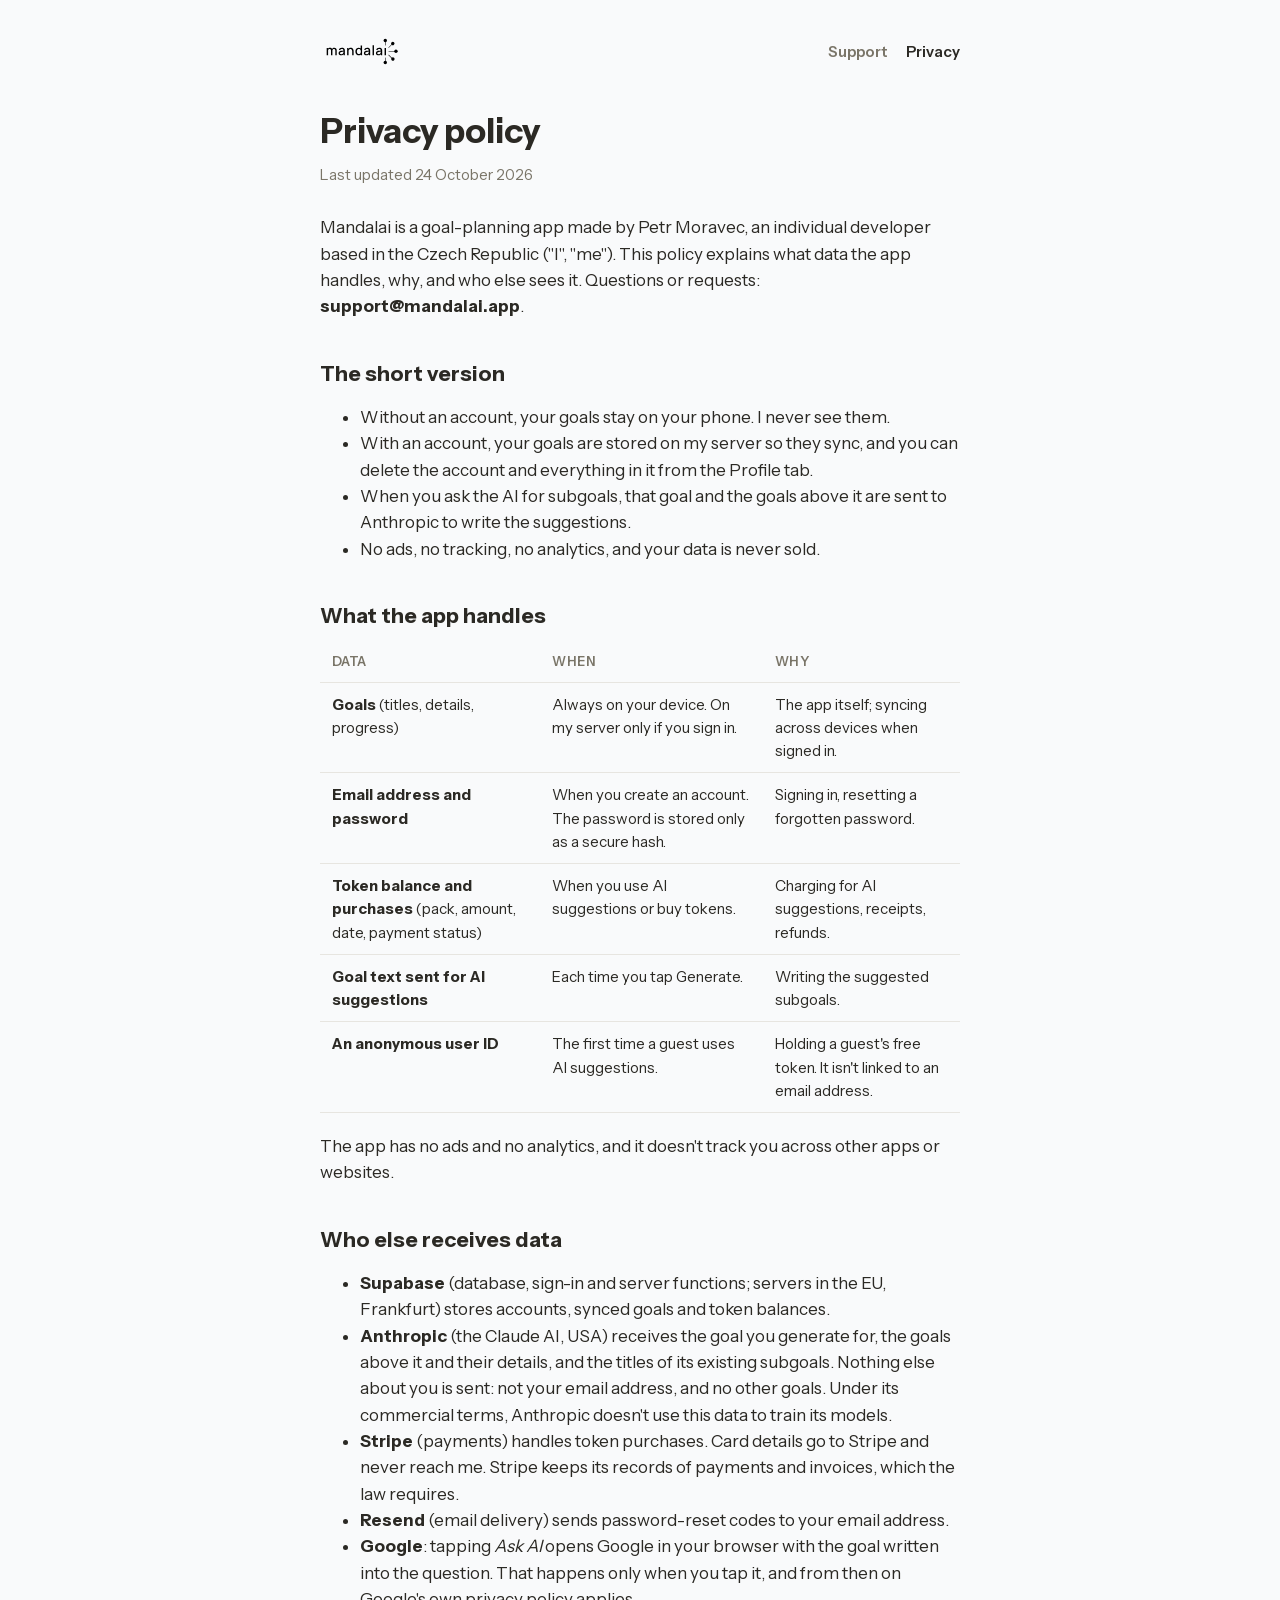
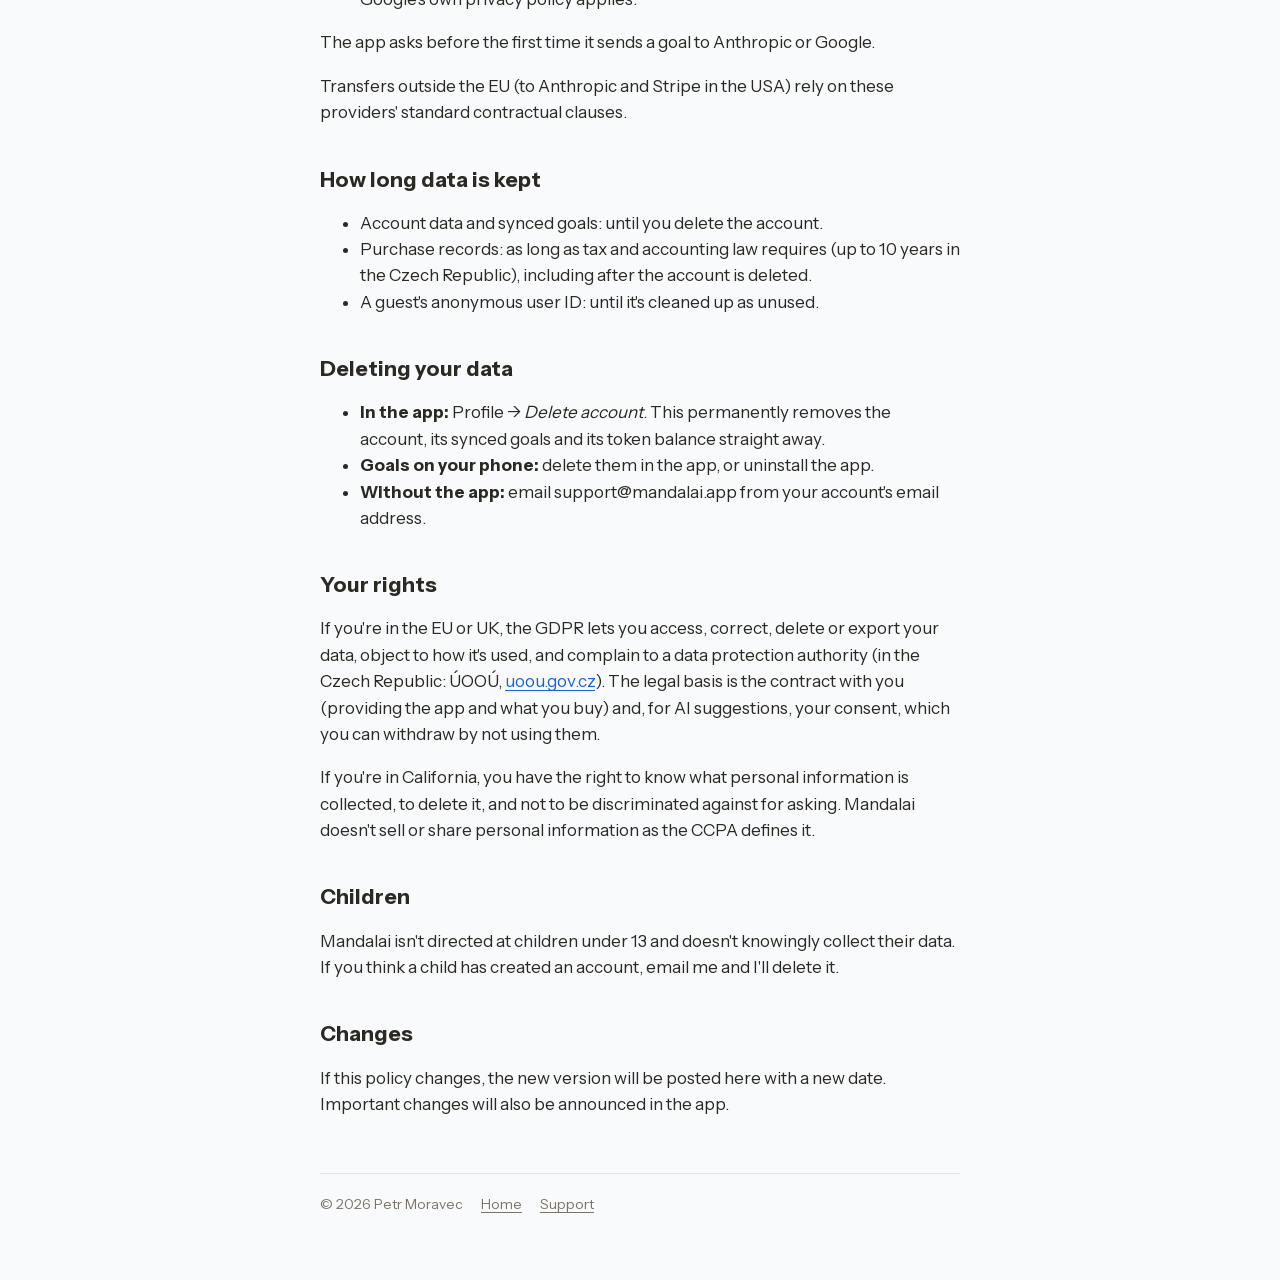
==== privacy/index.html @ 3573f6bd "mandalai.app: home, support and privacy policy Co-Authored-By: Claude Opus 5.5 <noreply@anthropic.co" ====
<!doctype html>
<html lang="en">
<head>
<meta charset="utf-8">
<meta name="viewport" content="width=device-width, initial-scale=1, viewport-fit=cover">
<title>Mandalai Privacy Policy</title>
<meta name="description" content="What data Mandalai handles, why, and who else sees it.">
<link rel="icon" href="/favicon.png">
<link rel="stylesheet" href="/style.css">
</head>
<body>
<div class="wrap">
  <header class="top">
    <a class="logo" href="/" aria-label="Mandalai home"><img src="/logo.svg" alt="mandalai"></a>
    <nav><a href="/support/">Support</a><a href="/privacy/" aria-current="page">Privacy</a></nav>
  </header>

  <main>
    <h1>Privacy policy</h1>
    <p class="meta">Last updated 24 October 2026</p>

    <p>Mandalai is a goal-planning app made by Petr Moravec, an individual developer based in the Czech Republic ("I", "me"). This policy explains what data the app handles, why, and who else sees it. Questions or requests: <strong>support@mandalai.app</strong>.</p>

    <h2>The short version</h2>
    <ul>
      <li>Without an account, your goals stay on your phone. I never see them.</li>
      <li>With an account, your goals are stored on my server so they sync, and you can delete the account and everything in it from the Profile tab.</li>
      <li>When you ask the AI for subgoals, that goal and the goals above it are sent to Anthropic to write the suggestions.</li>
      <li>No ads, no tracking, no analytics, and your data is never sold.</li>
    </ul>

    <h2>What the app handles</h2>
    <div class="table-scroll">
      <table>
        <thead><tr><th>Data</th><th>When</th><th>Why</th></tr></thead>
        <tbody>
          <tr><td><strong>Goals</strong> (titles, details, progress)</td><td>Always on your device. On my server only if you sign in.</td><td>The app itself; syncing across devices when signed in.</td></tr>
          <tr><td><strong>Email address and password</strong></td><td>When you create an account. The password is stored only as a secure hash.</td><td>Signing in, resetting a forgotten password.</td></tr>
          <tr><td><strong>Token balance and purchases</strong> (pack, amount, date, payment status)</td><td>When you use AI suggestions or buy tokens.</td><td>Charging for AI suggestions, receipts, refunds.</td></tr>
          <tr><td><strong>Goal text sent for AI suggestions</strong></td><td>Each time you tap Generate.</td><td>Writing the suggested subgoals.</td></tr>
          <tr><td><strong>An anonymous user ID</strong></td><td>The first time a guest uses AI suggestions.</td><td>Holding a guest's free token. It isn't linked to an email address.</td></tr>
        </tbody>
      </table>
    </div>
    <p>The app has no ads and no analytics, and it doesn't track you across other apps or websites.</p>

    <h2>Who else receives data</h2>
    <ul>
      <li><strong>Supabase</strong> (database, sign-in and server functions; servers in the EU, Frankfurt) stores accounts, synced goals and token balances.</li>
      <li><strong>Anthropic</strong> (the Claude AI, USA) receives the goal you generate for, the goals above it and their details, and the titles of its existing subgoals. Nothing else about you is sent: not your email address, and no other goals. Under its commercial terms, Anthropic doesn't use this data to train its models.</li>
      <li><strong>Stripe</strong> (payments) handles token purchases. Card details go to Stripe and never reach me. Stripe keeps its records of payments and invoices, which the law requires.</li>
      <li><strong>Resend</strong> (email delivery) sends password-reset codes to your email address.</li>
      <li><strong>Google</strong>: tapping <em>Ask AI</em> opens Google in your browser with the goal written into the question. That happens only when you tap it, and from then on Google's own privacy policy applies.</li>
    </ul>
    <p>The app asks before the first time it sends a goal to Anthropic or Google.</p>
    <p>Transfers outside the EU (to Anthropic and Stripe in the USA) rely on these providers' standard contractual clauses.</p>

    <h2>How long data is kept</h2>
    <ul>
      <li>Account data and synced goals: until you delete the account.</li>
      <li>Purchase records: as long as tax and accounting law requires (up to 10 years in the Czech Republic), including after the account is deleted.</li>
      <li>A guest's anonymous user ID: until it's cleaned up as unused.</li>
    </ul>

    <h2>Deleting your data</h2>
    <ul>
      <li><strong>In the app:</strong> Profile → <em>Delete account</em>. This permanently removes the account, its synced goals and its token balance straight away.</li>
      <li><strong>Goals on your phone:</strong> delete them in the app, or uninstall the app.</li>
      <li><strong>Without the app:</strong> email support@mandalai.app from your account's email address.</li>
    </ul>

    <h2>Your rights</h2>
    <p>If you're in the EU or UK, the GDPR lets you access, correct, delete or export your data, object to how it's used, and complain to a data protection authority (in the Czech Republic: ÚOOÚ, <a href="https://uoou.gov.cz">uoou.gov.cz</a>). The legal basis is the contract with you (providing the app and what you buy) and, for AI suggestions, your consent, which you can withdraw by not using them.</p>
    <p>If you're in California, you have the right to know what personal information is collected, to delete it, and not to be discriminated against for asking. Mandalai doesn't sell or share personal information as the CCPA defines it.</p>

    <h2>Children</h2>
    <p>Mandalai isn't directed at children under 13 and doesn't knowingly collect their data. If you think a child has created an account, email me and I'll delete it.</p>

    <h2>Changes</h2>
    <p>If this policy changes, the new version will be posted here with a new date. Important changes will also be announced in the app.</p>
  </main>

  <footer>
    <span>© 2026 Petr Moravec</span>
    <a href="/">Home</a>
    <a href="/support/">Support</a>
  </footer>
</div>
</body>
</html>
---- style.css ----
/* Mandalai site: one narrow column in the app's own colours and typeface. */
@font-face { font-family: "Instrument Sans"; src: url("/fonts/InstrumentSans-Regular.ttf") format("truetype"); font-weight: 400; font-display: swap; }
@font-face { font-family: "Instrument Sans"; src: url("/fonts/InstrumentSans-SemiBold.ttf") format("truetype"); font-weight: 600; font-display: swap; }
@font-face { font-family: "Instrument Sans"; src: url("/fonts/InstrumentSans-Bold.ttf") format("truetype"); font-weight: 700; font-display: swap; }

:root {
  --bg: #F9FAFB;
  --surface: #FFFFFF;
  --ink: #2B2924;
  --muted: #7A7568;
  --line: #E7E5E0;
  --brand: #3E84F4;
  --brand-deep: #1B62D8;
  --brand-soft: #E4EEFE;
  color-scheme: light;
}
@media (prefers-color-scheme: dark) {
  :root {
    --bg: #15171B; --surface: #1D2026; --ink: #ECEAE5; --muted: #A9A498;
    --line: #2E3138; --brand: #67A3FB; --brand-deep: #A8C8FC; --brand-soft: #1E2A40;
    color-scheme: dark;
  }
}

* { box-sizing: border-box; }
html { -webkit-text-size-adjust: 100%; }
body {
  margin: 0; background: var(--bg); color: var(--ink);
  font: 17px/1.55 "Instrument Sans", system-ui, -apple-system, "Segoe UI", sans-serif;
}
.wrap {
  max-width: 680px; margin: 0 auto;
  padding: 32px max(20px, env(safe-area-inset-right)) 64px max(20px, env(safe-area-inset-left));
}
a { color: var(--brand-deep); text-underline-offset: 3px; }
a:focus-visible { outline: 3px solid var(--brand); outline-offset: 2px; border-radius: 4px; }

.top { display: flex; align-items: center; justify-content: space-between; gap: 16px; margin-bottom: 40px; }
.top .logo { display: block; color: var(--ink); }
.top .logo img, .top .logo svg { height: 40px; width: auto; display: block; }
.top nav { display: flex; gap: 18px; font-weight: 600; font-size: 15px; }
.top nav a { color: var(--muted); text-decoration: none; }
.top nav a[aria-current="page"], .top nav a:hover { color: var(--ink); }

h1 { font-size: 34px; line-height: 1.15; margin: 0 0 12px; font-weight: 700; text-wrap: balance; }
h2 { font-size: 21px; line-height: 1.3; margin: 40px 0 10px; font-weight: 700; text-wrap: balance; }
h3 { font-size: 17px; margin: 24px 0 6px; font-weight: 600; }
p, li { max-width: 62ch; }
.meta { color: var(--muted); font-size: 15px; margin: 0 0 28px; }
.lede { font-size: 19px; color: var(--muted); margin: 0 0 28px; }

.card { background: var(--surface); border: 1px solid var(--line); border-radius: 18px; padding: 20px 22px; margin: 20px 0; }
.card p { margin: 0 0 6px; }
.card p:last-child { margin-bottom: 0; }
.email { font-weight: 600; font-size: 19px; user-select: all; }

.table-scroll { overflow-x: auto; margin: 12px 0 20px; }
table { border-collapse: collapse; width: 100%; min-width: 520px; font-size: 15px; }
th, td { text-align: left; vertical-align: top; padding: 10px 12px; border-bottom: 1px solid var(--line); }
th { font-weight: 600; color: var(--muted); font-size: 13px; letter-spacing: .03em; text-transform: uppercase; }

.hero { display: flex; flex-direction: column; align-items: flex-start; gap: 16px; padding: 24px 0 8px; }
.hero .icon { width: 96px; height: 96px; border-radius: 22px; box-shadow: 0 8px 24px rgba(30, 60, 120, .14); }
.pill { display: inline-block; background: var(--brand-soft); color: var(--brand-deep); font-weight: 600; font-size: 14px; border-radius: 99px; padding: 6px 14px; }

footer { margin-top: 56px; padding-top: 20px; border-top: 1px solid var(--line); color: var(--muted); font-size: 14px; display: flex; flex-wrap: wrap; gap: 8px 18px; }
footer a { color: var(--muted); }
@media (prefers-color-scheme: dark) { .top .logo img { filter: invert(1) brightness(.92); } }
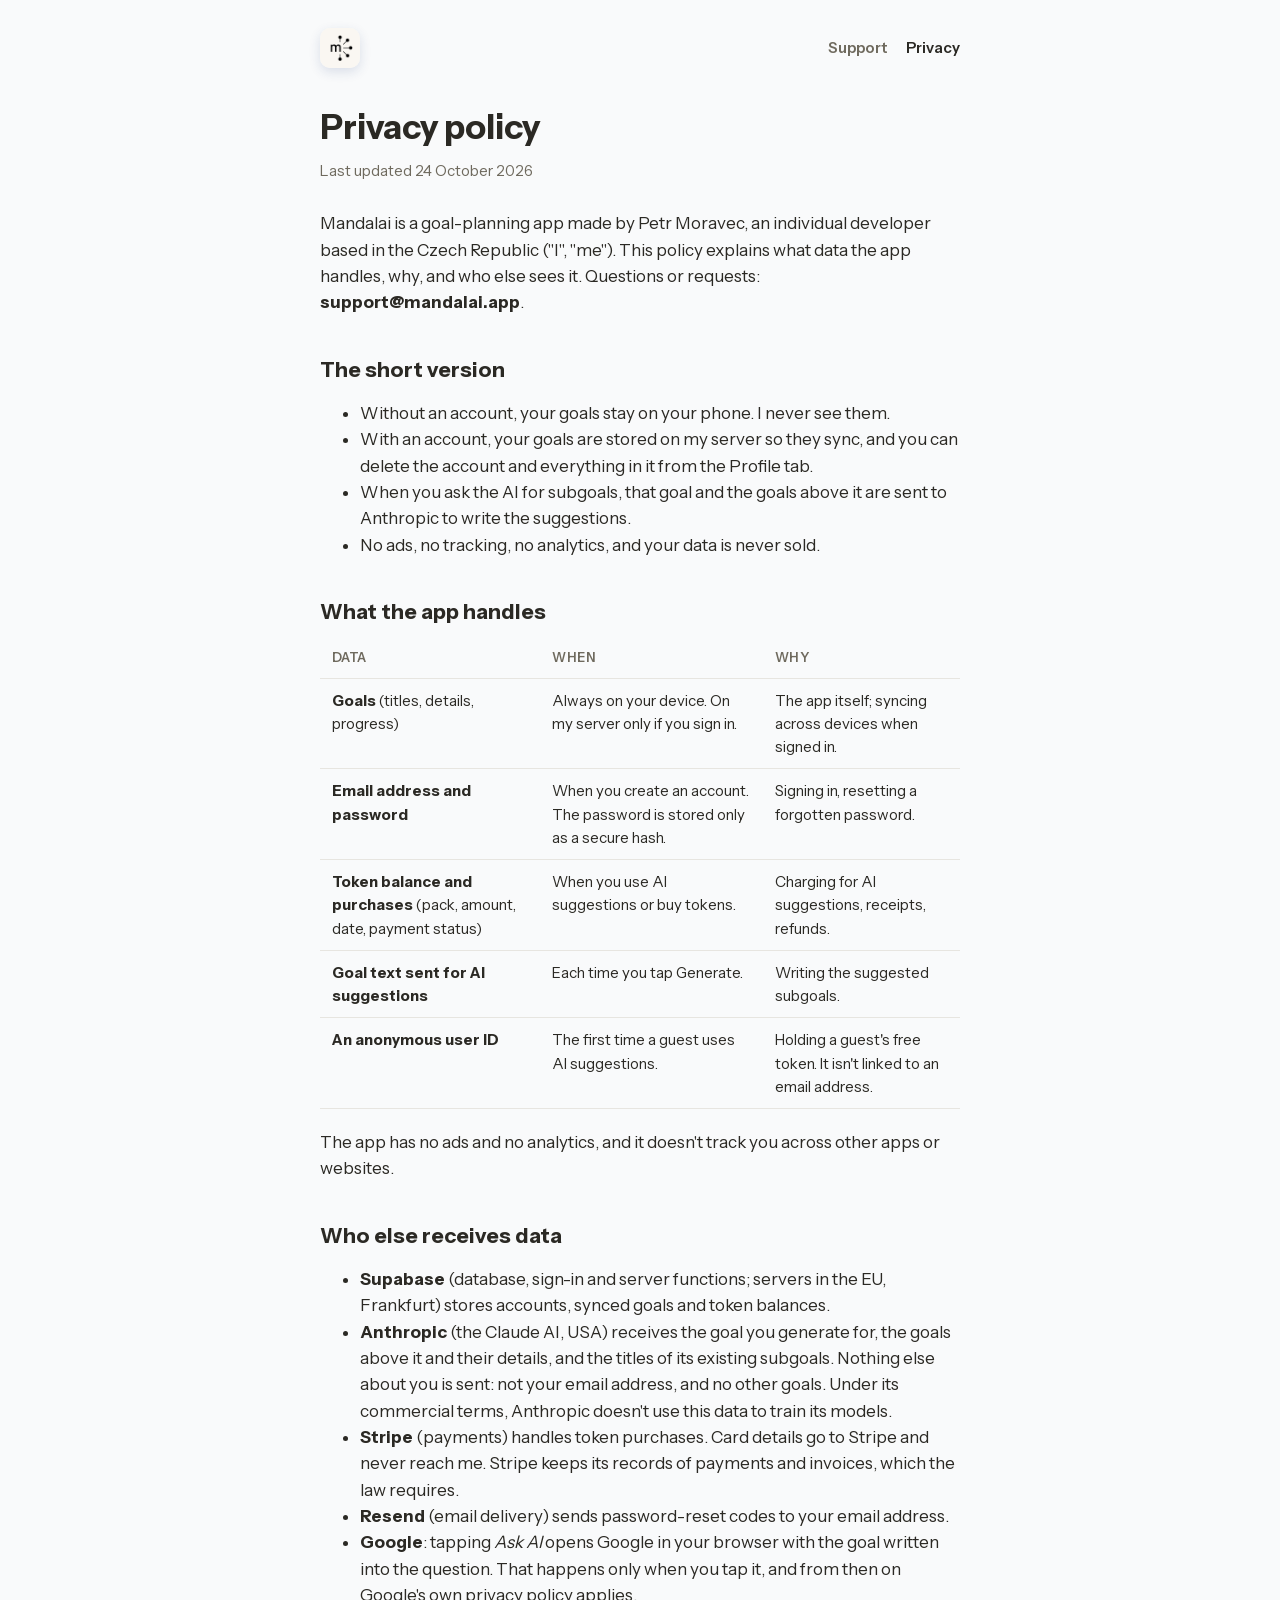
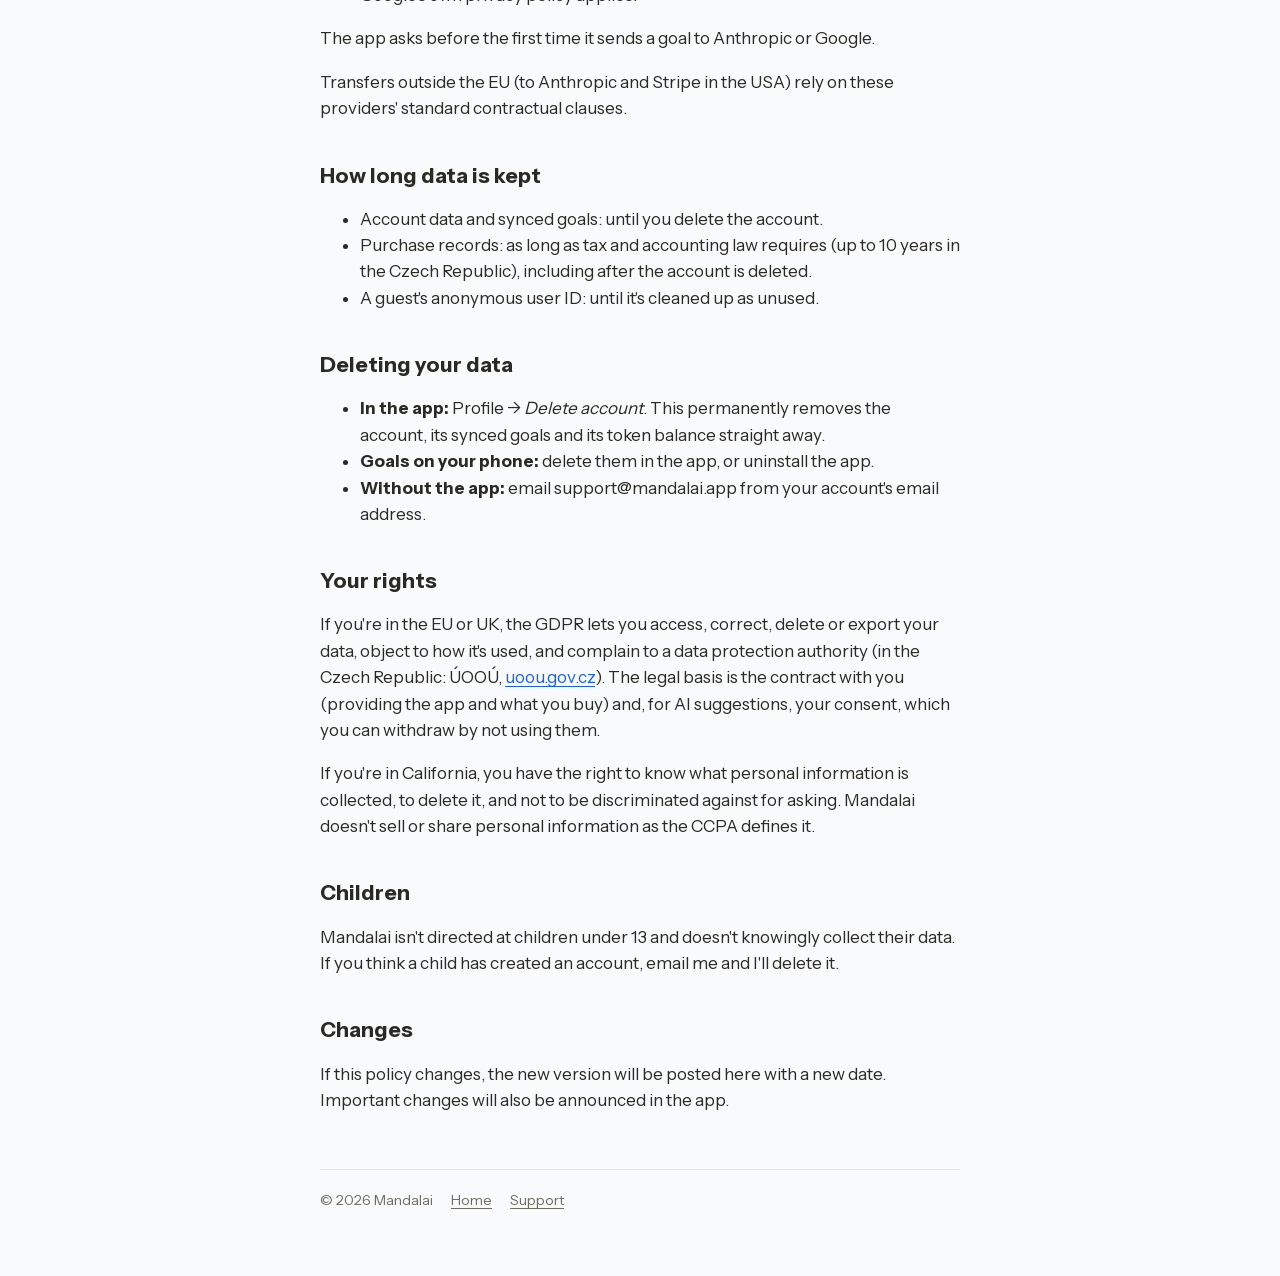
==== commit fd61021d: "Home: App Store badge, new copy, store images - Official "Download on the App Store" badge (black/wh" ====
--- a/privacy/index.html
+++ b/privacy/index.html
@@ -11,7 +11,7 @@
 <body>
 <div class="wrap">
   <header class="top">
-    <a class="logo" href="/" aria-label="Mandalai home"><img src="/logo.svg" alt="mandalai"></a>
+    <a class="logo" href="/" aria-label="Mandalai home"><img src="/icon.png" alt="Mandalai" width="40" height="40"></a>
     <nav><a href="/support/">Support</a><a href="/privacy/" aria-current="page">Privacy</a></nav>
   </header>
 
@@ -81,7 +81,7 @@
   </main>
 
   <footer>
-    <span>© 2026 Petr Moravec</span>
+    <span>© 2026 Mandalai</span>
     <a href="/">Home</a>
     <a href="/support/">Support</a>
   </footer>
--- a/style.css
+++ b/style.css
@@ -1,23 +1,30 @@
-/* Mandalai site: one narrow column in the app's own colours and typeface. */
-@font-face { font-family: "Instrument Sans"; src: url("/fonts/InstrumentSans-Regular.ttf") format("truetype"); font-weight: 400; font-display: swap; }
-@font-face { font-family: "Instrument Sans"; src: url("/fonts/InstrumentSans-SemiBold.ttf") format("truetype"); font-weight: 600; font-display: swap; }
-@font-face { font-family: "Instrument Sans"; src: url("/fonts/InstrumentSans-Bold.ttf") format("truetype"); font-weight: 700; font-display: swap; }
+/* Mandalai site: narrow columns in the app's own colours and typeface. */
+@font-face { font-family: "Instrument Sans"; src: url("/fonts/InstrumentSans-Regular.woff2") format("woff2"); font-weight: 400; font-display: swap; }
+@font-face { font-family: "Instrument Sans"; src: url("/fonts/InstrumentSans-SemiBold.woff2") format("woff2"); font-weight: 600; font-display: swap; }
+@font-face { font-family: "Instrument Sans"; src: url("/fonts/InstrumentSans-Bold.woff2") format("woff2"); font-weight: 700; font-display: swap; }
 
 :root {
   --bg: #F9FAFB;
   --surface: #FFFFFF;
   --ink: #2B2924;
-  --muted: #7A7568;
+  --muted: #6F6A5E;
   --line: #E7E5E0;
   --brand: #3E84F4;
   --brand-deep: #1B62D8;
   --brand-soft: #E4EEFE;
+  --navy: #2D5168;
+  --navy-ink: #DCE8F7;
+  --green: #2E9E44;
+  --gold: #FFC53D;
+  --gutter-l: max(20px, env(safe-area-inset-left, 0px));
+  --gutter-r: max(20px, env(safe-area-inset-right, 0px));
   color-scheme: light;
 }
 @media (prefers-color-scheme: dark) {
   :root {
     --bg: #15171B; --surface: #1D2026; --ink: #ECEAE5; --muted: #A9A498;
     --line: #2E3138; --brand: #67A3FB; --brand-deep: #A8C8FC; --brand-soft: #1E2A40;
+    --navy: #A9C6DA; --navy-ink: #15212B; --green: #5BC46F;
     color-scheme: dark;
   }
 }
@@ -28,19 +35,19 @@
   margin: 0; background: var(--bg); color: var(--ink);
   font: 17px/1.55 "Instrument Sans", system-ui, -apple-system, "Segoe UI", sans-serif;
 }
-.wrap {
-  max-width: 680px; margin: 0 auto;
-  padding: 32px max(20px, env(safe-area-inset-right)) 64px max(20px, env(safe-area-inset-left));
-}
+.wrap, .col { max-width: 680px; margin: 0 auto; padding-left: var(--gutter-l); padding-right: var(--gutter-r); }
+.wrap { padding-block: 0 64px; }
 a { color: var(--brand-deep); text-underline-offset: 3px; }
-a:focus-visible { outline: 3px solid var(--brand); outline-offset: 2px; border-radius: 4px; }
+a:focus-visible, .strip:focus-visible { outline: 3px solid var(--brand); outline-offset: 3px; border-radius: 6px; }
 
-.top { display: flex; align-items: center; justify-content: space-between; gap: 16px; margin-bottom: 40px; }
-.top .logo { display: block; color: var(--ink); }
-.top .logo img, .top .logo svg { height: 40px; width: auto; display: block; }
+/* Header: the app icon on every page. */
+.top { display: flex; align-items: center; justify-content: space-between; gap: 16px; padding-block: 28px 0; margin-bottom: 40px; }
+.top .logo { display: block; border-radius: 10px; }
+.top .logo img { width: 40px; height: 40px; border-radius: 10px; display: block; box-shadow: 0 4px 12px rgba(30, 60, 120, .14); }
 .top nav { display: flex; gap: 18px; font-weight: 600; font-size: 15px; }
 .top nav a { color: var(--muted); text-decoration: none; }
 .top nav a[aria-current="page"], .top nav a:hover { color: var(--ink); }
+.home .top { margin-bottom: 0; }
 
 h1 { font-size: 34px; line-height: 1.15; margin: 0 0 12px; font-weight: 700; text-wrap: balance; }
 h2 { font-size: 21px; line-height: 1.3; margin: 40px 0 10px; font-weight: 700; text-wrap: balance; }
@@ -59,10 +66,54 @@
 th, td { text-align: left; vertical-align: top; padding: 10px 12px; border-bottom: 1px solid var(--line); }
 th { font-weight: 600; color: var(--muted); font-size: 13px; letter-spacing: .03em; text-transform: uppercase; }
 
-.hero { display: flex; flex-direction: column; align-items: flex-start; gap: 16px; padding: 24px 0 8px; }
-.hero .icon { width: 96px; height: 96px; border-radius: 22px; box-shadow: 0 8px 24px rgba(30, 60, 120, .14); }
-.pill { display: inline-block; background: var(--brand-soft); color: var(--brand-deep); font-weight: 600; font-size: 14px; border-radius: 99px; padding: 6px 14px; }
-
 footer { margin-top: 56px; padding-top: 20px; border-top: 1px solid var(--line); color: var(--muted); font-size: 14px; display: flex; flex-wrap: wrap; gap: 8px 18px; }
 footer a { color: var(--muted); }
-@media (prefers-color-scheme: dark) { .top .logo img { filter: invert(1) brightness(.92); } }
+.home footer { margin-top: 48px; padding-bottom: 48px; }
+
+/* ---- Home ---- */
+.hero { display: grid; gap: 18px; justify-items: start; padding-block: 48px 40px; }
+.hero .wordmark { width: clamp(200px, 35vw, 261px); max-width: 100%; height: auto; display: block; margin-left: -6px; }
+.hero h1 { font-size: clamp(34px, 6vw, 46px); line-height: 1.08; letter-spacing: -.02em; margin: 6px 0 0; }
+.hero .lede { line-height: 1.5; margin: 0; max-width: 34em; }
+
+.get { display: grid; justify-items: start; gap: 14px; margin-top: 10px; }
+.badge { display: inline-block; line-height: 0; border-radius: 10px; }
+.badge img { height: 52px; width: auto; display: block; }
+.perks { display: flex; flex-wrap: wrap; gap: 8px 20px; font-size: 15px; font-weight: 600; color: var(--muted); margin: 0; }
+.perks span { display: inline-flex; align-items: center; gap: 5px; white-space: nowrap; }
+.perks .tok { color: var(--ink); }
+.tick { width: 18px; height: 18px; fill: none; stroke: var(--green); stroke-width: 2.6; stroke-linecap: round; stroke-linejoin: round; flex: none; }
+.coin { width: 18px; height: 18px; fill: var(--gold); flex: none; }
+
+.band { padding-block: 16px 0; }
+.strip {
+  display: flex; gap: 18px; overflow-x: auto; scroll-snap-type: x mandatory;
+  padding: 4px var(--gutter-r) 18px var(--gutter-l);
+  scrollbar-width: none; overscroll-behavior-x: contain;
+}
+.strip::-webkit-scrollbar { display: none; }
+.strip figure { margin: 0; flex: 0 0 auto; scroll-snap-align: center; }
+.strip img {
+  display: block; width: clamp(210px, 21vw, 248px); height: auto; aspect-ratio: 520 / 1126;
+  border-radius: 22px; box-shadow: 0 14px 34px rgba(30, 60, 100, .18), 0 2px 6px rgba(30, 60, 100, .08);
+}
+@media (min-width: 1360px) { .strip { justify-content: center; } }
+
+.how { padding-block: 48px 8px; }
+.how h2 { font-size: 24px; line-height: 1.25; margin: 0 0 8px; }
+.steps { list-style: none; margin: 20px 0 0; padding: 0; display: grid; gap: 22px; }
+.steps li { display: grid; grid-template-columns: 40px 1fr; gap: 16px; align-items: start; max-width: none; }
+.steps li > div { min-width: 0; }
+.steps .n {
+  width: 40px; height: 40px; border-radius: 50%; background: var(--navy); color: var(--navy-ink);
+  display: grid; place-items: center; font-weight: 700; font-size: 17px; font-variant-numeric: tabular-nums;
+}
+.steps .n svg { width: 20px; height: 20px; }
+.steps h3 { font-size: 18px; margin: 6px 0 2px; font-weight: 700; }
+.steps p { margin: 0; color: var(--muted); max-width: 36em; }
+
+.cta { display: grid; justify-items: start; gap: 14px; padding-block: 56px 16px; }
+.cta h2 { margin: 0; font-size: clamp(26px, 4.4vw, 32px); line-height: 1.2; }
+
+@media (prefers-color-scheme: dark) { .hero .wordmark { filter: invert(1) brightness(.92); } }
+@media (prefers-reduced-motion: no-preference) { .strip { scroll-behavior: smooth; } }
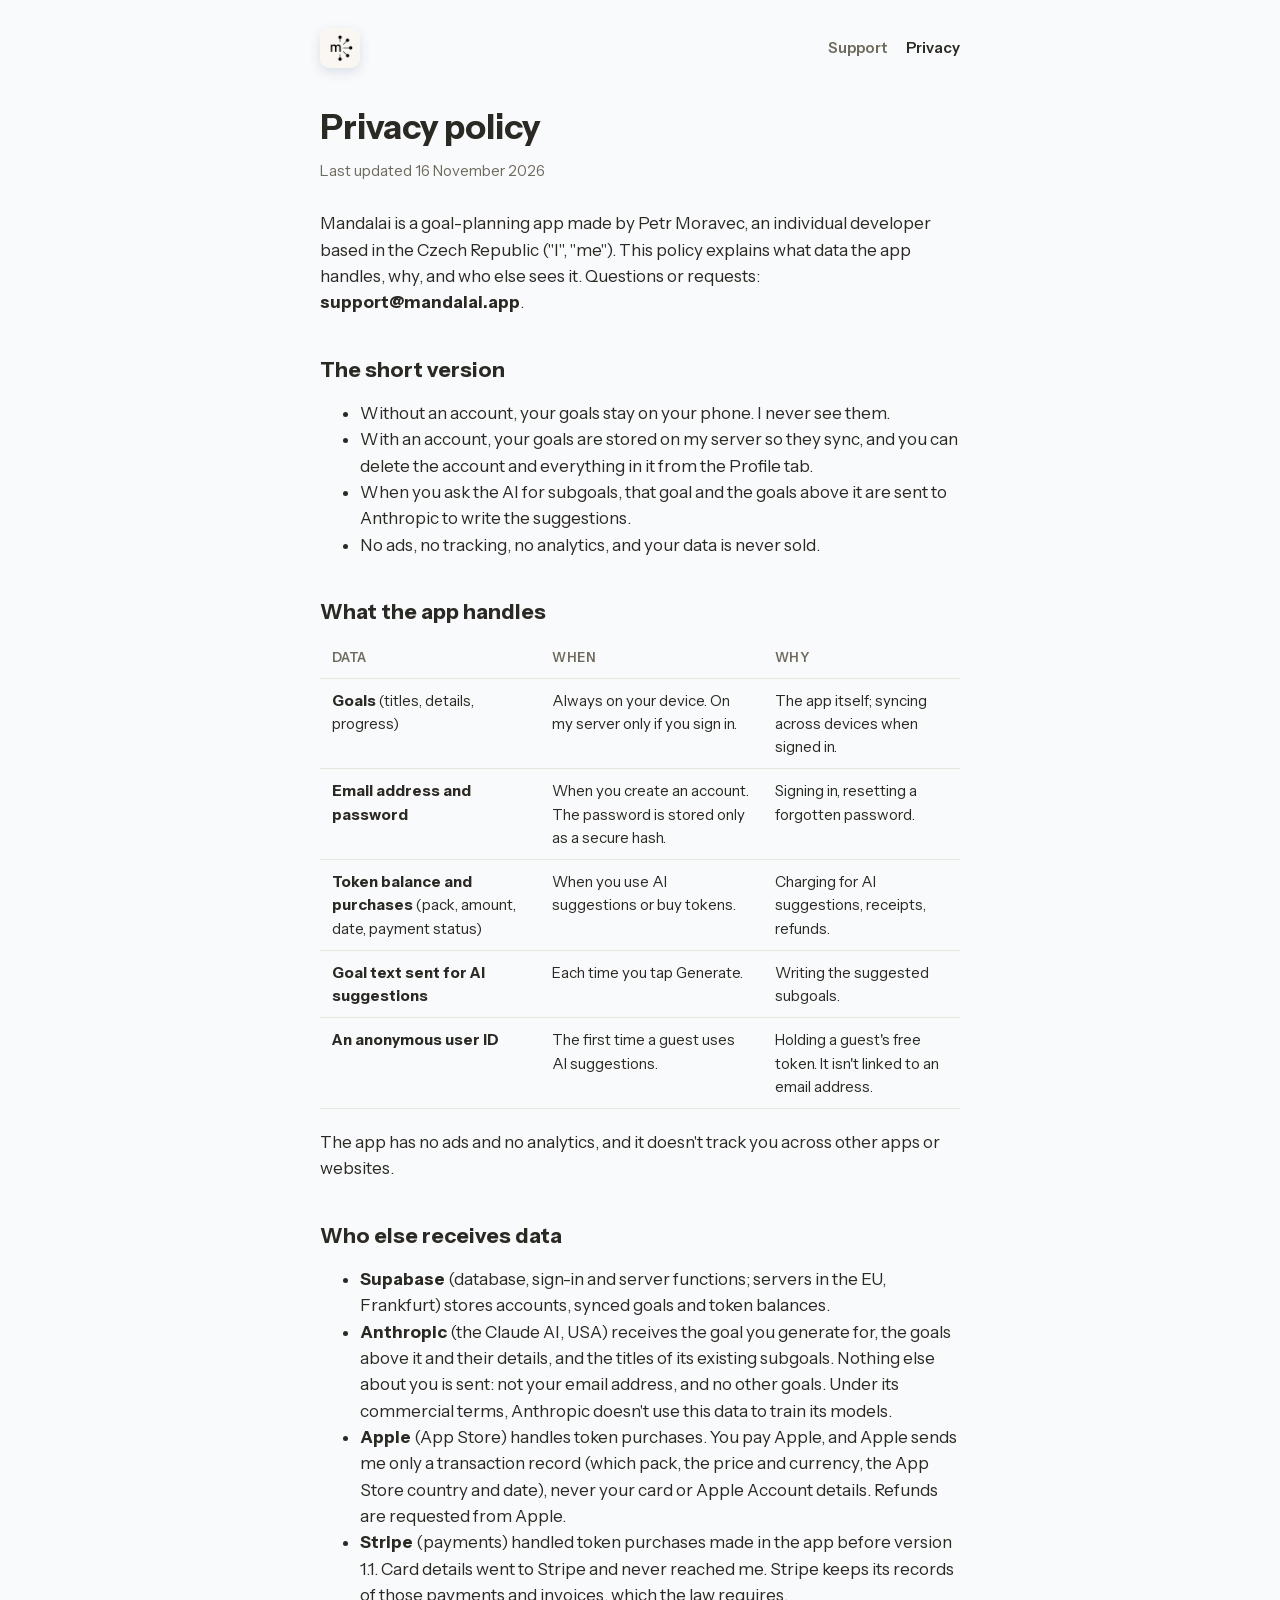
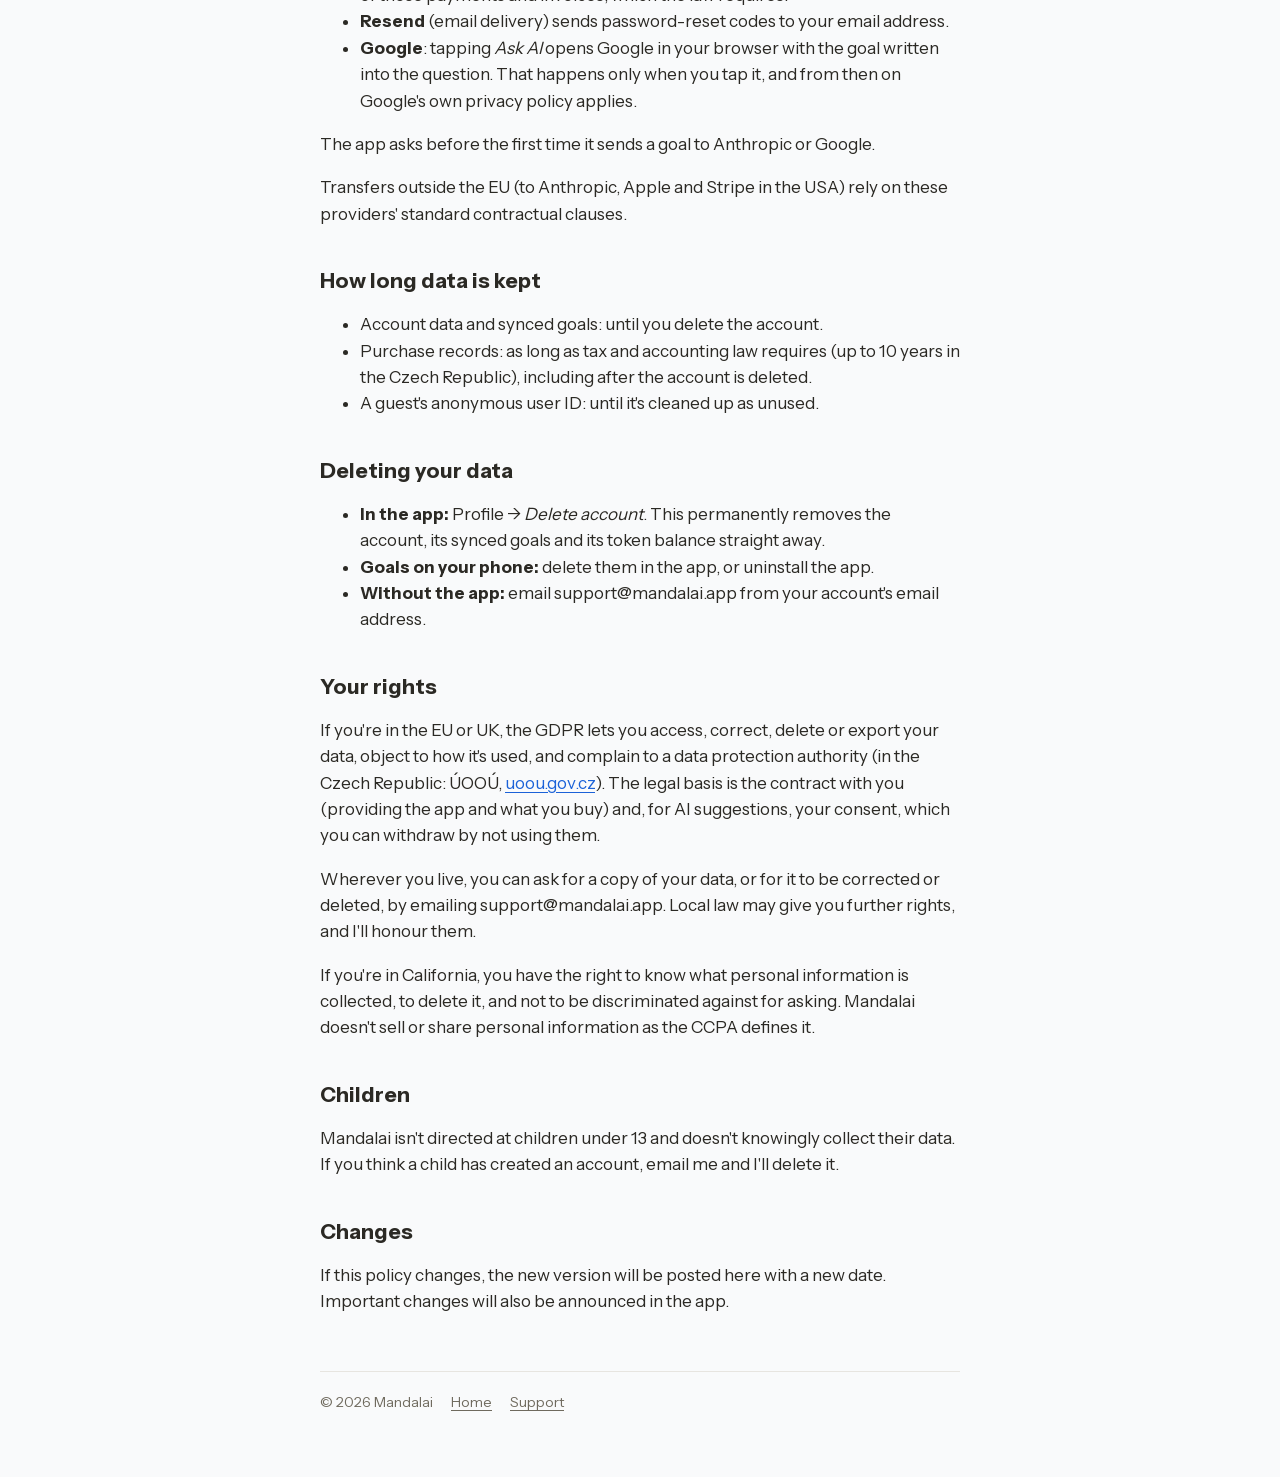
==== commit 97be0d44: "Privacy: Apple handles purchases; country-neutral App Store link Co-Authored-By: Claude Opus 5.5 <no" ====
--- a/privacy/index.html
+++ b/privacy/index.html
@@ -17,7 +17,7 @@
 
   <main>
     <h1>Privacy policy</h1>
-    <p class="meta">Last updated 24 October 2026</p>
+    <p class="meta">Last updated 16 November 2026</p>
 
     <p>Mandalai is a goal-planning app made by Petr Moravec, an individual developer based in the Czech Republic ("I", "me"). This policy explains what data the app handles, why, and who else sees it. Questions or requests: <strong>support@mandalai.app</strong>.</p>
 
@@ -48,12 +48,13 @@
     <ul>
       <li><strong>Supabase</strong> (database, sign-in and server functions; servers in the EU, Frankfurt) stores accounts, synced goals and token balances.</li>
       <li><strong>Anthropic</strong> (the Claude AI, USA) receives the goal you generate for, the goals above it and their details, and the titles of its existing subgoals. Nothing else about you is sent: not your email address, and no other goals. Under its commercial terms, Anthropic doesn't use this data to train its models.</li>
-      <li><strong>Stripe</strong> (payments) handles token purchases. Card details go to Stripe and never reach me. Stripe keeps its records of payments and invoices, which the law requires.</li>
+      <li><strong>Apple</strong> (App Store) handles token purchases. You pay Apple, and Apple sends me only a transaction record (which pack, the price and currency, the App Store country and date), never your card or Apple Account details. Refunds are requested from Apple.</li>
+      <li><strong>Stripe</strong> (payments) handled token purchases made in the app before version 1.1. Card details went to Stripe and never reached me. Stripe keeps its records of those payments and invoices, which the law requires.</li>
       <li><strong>Resend</strong> (email delivery) sends password-reset codes to your email address.</li>
       <li><strong>Google</strong>: tapping <em>Ask AI</em> opens Google in your browser with the goal written into the question. That happens only when you tap it, and from then on Google's own privacy policy applies.</li>
     </ul>
     <p>The app asks before the first time it sends a goal to Anthropic or Google.</p>
-    <p>Transfers outside the EU (to Anthropic and Stripe in the USA) rely on these providers' standard contractual clauses.</p>
+    <p>Transfers outside the EU (to Anthropic, Apple and Stripe in the USA) rely on these providers' standard contractual clauses.</p>
 
     <h2>How long data is kept</h2>
     <ul>
@@ -71,6 +72,7 @@
 
     <h2>Your rights</h2>
     <p>If you're in the EU or UK, the GDPR lets you access, correct, delete or export your data, object to how it's used, and complain to a data protection authority (in the Czech Republic: ÚOOÚ, <a href="https://uoou.gov.cz">uoou.gov.cz</a>). The legal basis is the contract with you (providing the app and what you buy) and, for AI suggestions, your consent, which you can withdraw by not using them.</p>
+    <p>Wherever you live, you can ask for a copy of your data, or for it to be corrected or deleted, by emailing support@mandalai.app. Local law may give you further rights, and I'll honour them.</p>
     <p>If you're in California, you have the right to know what personal information is collected, to delete it, and not to be discriminated against for asking. Mandalai doesn't sell or share personal information as the CCPA defines it.</p>
 
     <h2>Children</h2>
